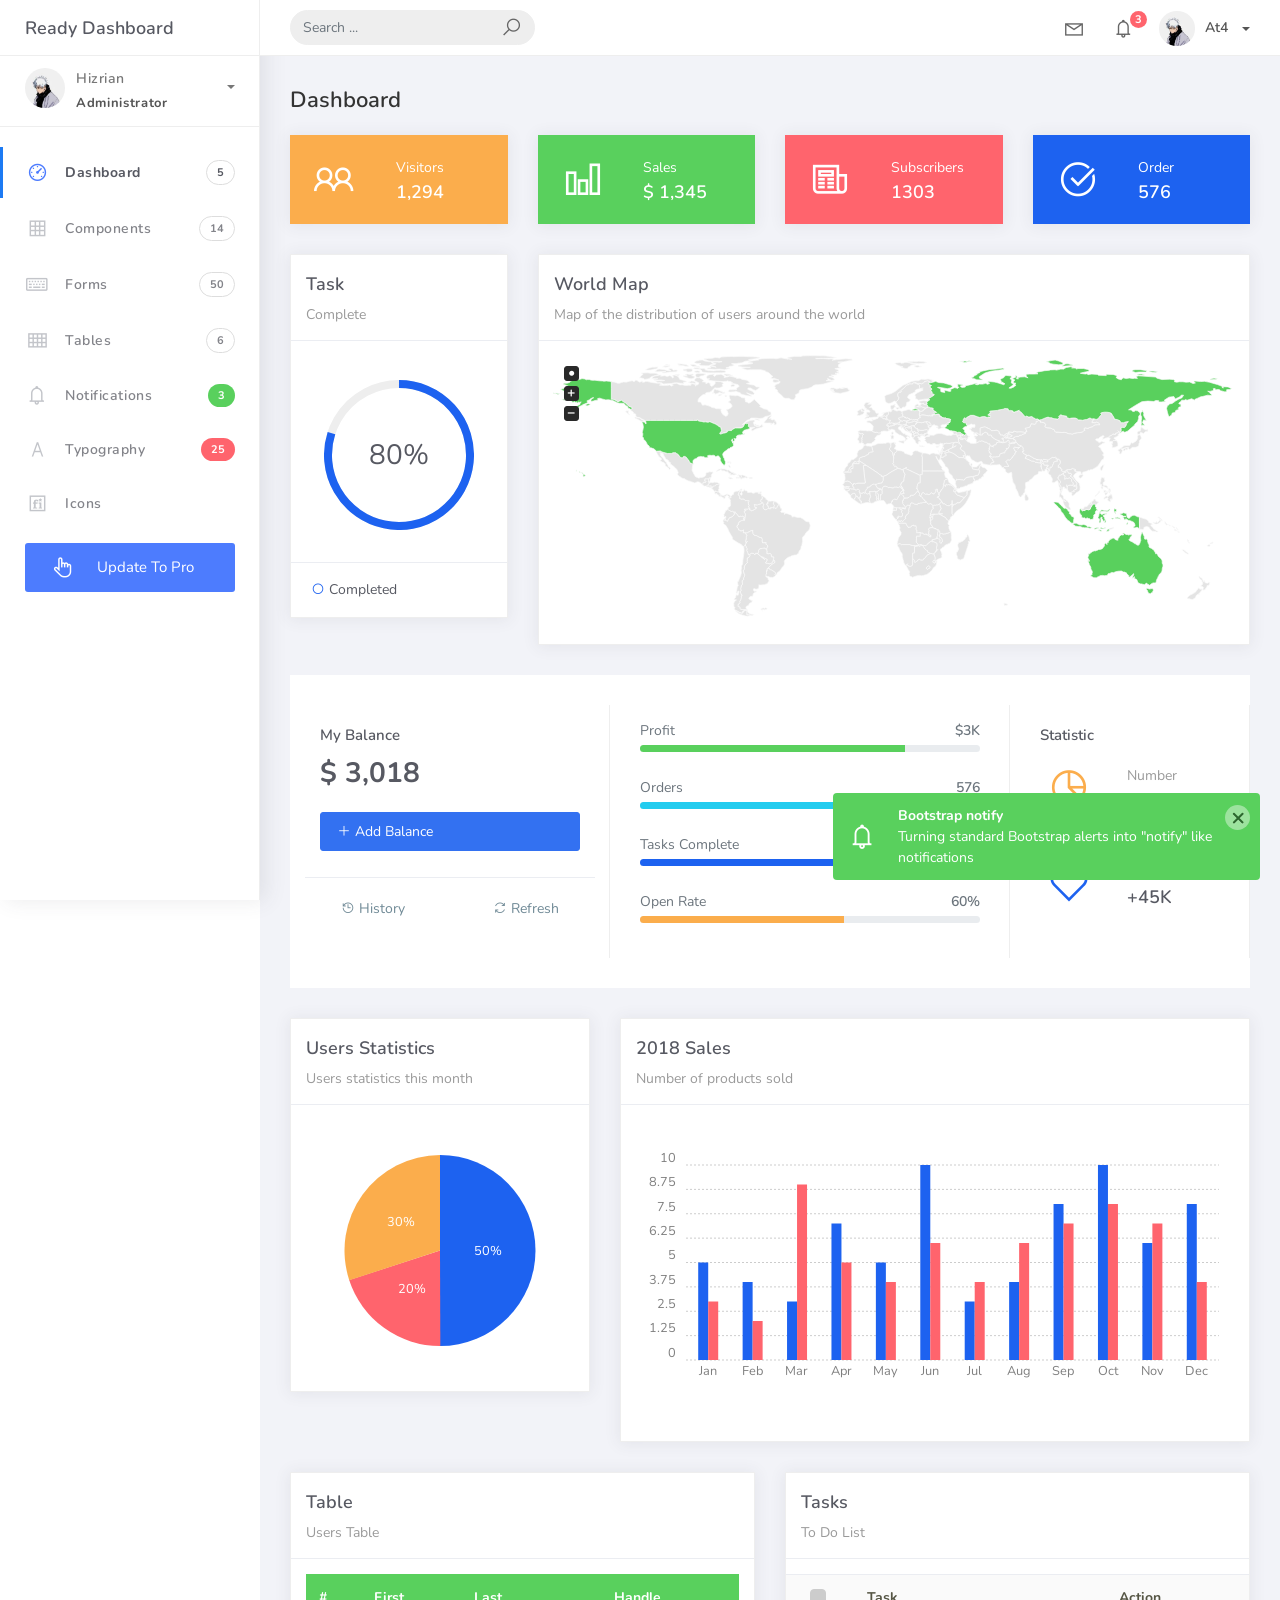
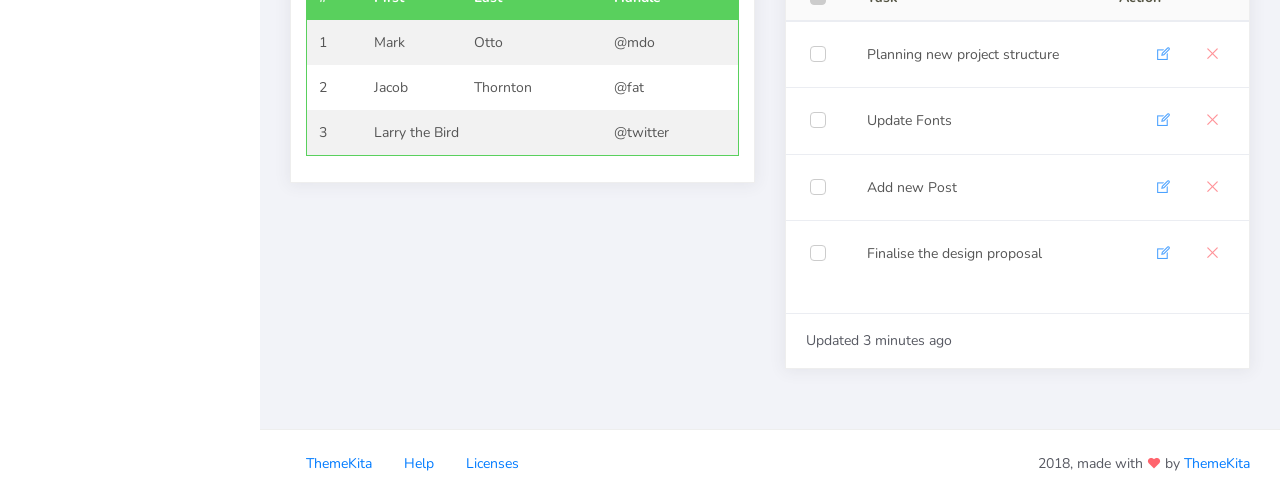
==== dashboard/index.html @ 7219cc0b "init and register feature done" ====
<!DOCTYPE html>
<html>

<head>
	<meta http-equiv="X-UA-Compatible" content="IE=edge,chrome=1" />
	<title>Ready Bootstrap Dashboard</title>
	<meta content='width=device-width, initial-scale=1.0, maximum-scale=1.0, user-scalable=0, shrink-to-fit=no'
		name='viewport' />
	<link rel="stylesheet" href="assets/css/bootstrap.min.css">
	<link rel="stylesheet"
		href="https://fonts.googleapis.com/css?family=Nunito:200,200i,300,300i,400,400i,600,600i,700,700i,800,800i,900,900i">
	<link rel="stylesheet" href="assets/css/ready.css">
	<link rel="stylesheet" href="assets/css/demo.css">
</head>

<body>
	<div class="wrapper">
		<div class="main-header">
			<div class="logo-header">
				<a href="index.html" class="logo">
					Ready Dashboard
				</a>
				<button class="navbar-toggler sidenav-toggler ml-auto" type="button" data-toggle="collapse"
					data-target="collapse" aria-controls="sidebar" aria-expanded="false" aria-label="Toggle navigation">
					<span class="navbar-toggler-icon"></span>
				</button>
				<button class="topbar-toggler more"><i class="la la-ellipsis-v"></i></button>
			</div>
			<nav class="navbar navbar-header navbar-expand-lg">
				<div class="container-fluid">

					<form class="navbar-left navbar-form nav-search mr-md-3" action="">
						<div class="input-group">
							<input type="text" placeholder="Search ..." class="form-control">
							<div class="input-group-append">
								<span class="input-group-text">
									<i class="la la-search search-icon"></i>
								</span>
							</div>
						</div>
					</form>
					<ul class="navbar-nav topbar-nav ml-md-auto align-items-center">
						<li class="nav-item dropdown hidden-caret">
							<a class="nav-link dropdown-toggle" href="#" id="navbarDropdown" role="button"
								data-toggle="dropdown" aria-haspopup="true" aria-expanded="false">
								<i class="la la-envelope"></i>
							</a>
							<div class="dropdown-menu" aria-labelledby="navbarDropdown">
								<a class="dropdown-item" href="#">Action</a>
								<a class="dropdown-item" href="#">Another action</a>
								<div class="dropdown-divider"></div>
								<a class="dropdown-item" href="#">Something else here</a>
							</div>
						</li>
						<li class="nav-item dropdown hidden-caret">
							<a class="nav-link dropdown-toggle" href="#" id="navbarDropdown" role="button"
								data-toggle="dropdown" aria-haspopup="true" aria-expanded="false">
								<i class="la la-bell"></i>
								<span class="notification">3</span>
							</a>
							<ul class="dropdown-menu notif-box" aria-labelledby="navbarDropdown">
								<li>
									<div class="dropdown-title">You have 4 new notification</div>
								</li>
								<li>
									<div class="notif-center">
										<a href="#">
											<div class="notif-icon notif-primary"> <i class="la la-user-plus"></i>
											</div>
											<div class="notif-content">
												<span class="block">
													New user registered
												</span>
												<span class="time">5 minutes ago</span>
											</div>
										</a>
										<a href="#">
											<div class="notif-icon notif-success"> <i class="la la-comment"></i> </div>
											<div class="notif-content">
												<span class="block">
													Rahmad commented on Admin
												</span>
												<span class="time">12 minutes ago</span>
											</div>
										</a>
										<a href="#">
											<div class="notif-img">
												<img src="assets/img/profile2.jpg" alt="Img Profile">
											</div>
											<div class="notif-content">
												<span class="block">
													Reza send messages to you
												</span>
												<span class="time">12 minutes ago</span>
											</div>
										</a>
										<a href="#">
											<div class="notif-icon notif-danger"> <i class="la la-heart"></i> </div>
											<div class="notif-content">
												<span class="block">
													Farrah liked Admin
												</span>
												<span class="time">17 minutes ago</span>
											</div>
										</a>
									</div>
								</li>
								<li>
									<a class="see-all" href="javascript:void(0);"> <strong>See all
											notifications</strong> <i class="la la-angle-right"></i> </a>
								</li>
							</ul>
						</li>
						<li class="nav-item dropdown">
							<a class="dropdown-toggle profile-pic" data-toggle="dropdown" href="#"
								aria-expanded="false"> <img src="assets/img/profile.jpg" alt="user-img" width="36"
									class="img-circle"><span>At4</span></span> </a>
							<ul class="dropdown-menu dropdown-user">
								<li>
									<div class="user-box">
										<div class="u-img"><img src="assets/img/profile.jpg" alt="user"></div>
										<div class="u-text">
											<h4>At4</h4>
											<p class="text-muted">hello@themekita.com</p><a href="profile.html"
												class="btn btn-rounded btn-danger btn-sm">View Profile</a>
										</div>
									</div>
								</li>
								<div class="dropdown-divider"></div>
								<a class="dropdown-item" href="#"><i class="ti-user"></i> My Profile</a>
								<a class="dropdown-item" href="#"></i> My Balance</a>
								<a class="dropdown-item" href="#"><i class="ti-email"></i> Inbox</a>
								<div class="dropdown-divider"></div>
								<a class="dropdown-item" href="#"><i class="ti-settings"></i> Account Setting</a>
								<div class="dropdown-divider"></div>
								<a class="dropdown-item" href="#"><i class="fa fa-power-off"></i> Logout</a>
							</ul>
							<!-- /.dropdown-user -->
						</li>
					</ul>
				</div>
			</nav>
		</div>
		<div class="sidebar">
			<div class="scrollbar-inner sidebar-wrapper">
				<div class="user">
					<div class="photo">
						<img src="assets/img/profile.jpg">
					</div>
					<div class="info">
						<a class="" data-toggle="collapse" href="#collapseExample" aria-expanded="true">
							<span>
								Hizrian
								<span class="user-level">Administrator</span>
								<span class="caret"></span>
							</span>
						</a>
						<div class="clearfix"></div>

						<div class="collapse in" id="collapseExample" aria-expanded="true" style="">
							<ul class="nav">
								<li>
									<a href="#profile">
										<span class="link-collapse">My Profile</span>
									</a>
								</li>
								<li>
									<a href="#edit">
										<span class="link-collapse">Edit Profile</span>
									</a>
								</li>
								<li>
									<a href="#settings">
										<span class="link-collapse">Settings</span>
									</a>
								</li>
							</ul>
						</div>
					</div>
				</div>
				<ul class="nav">
					<li class="nav-item active">
						<a href="index.html">
							<i class="la la-dashboard"></i>
							<p>Dashboard</p>
							<span class="badge badge-count">5</span>
						</a>
					</li>
					<li class="nav-item">
						<a href="components.html">
							<i class="la la-table"></i>
							<p>Components</p>
							<span class="badge badge-count">14</span>
						</a>
					</li>
					<li class="nav-item">
						<a href="forms.html">
							<i class="la la-keyboard-o"></i>
							<p>Forms</p>
							<span class="badge badge-count">50</span>
						</a>
					</li>
					<li class="nav-item">
						<a href="tables.html">
							<i class="la la-th"></i>
							<p>Tables</p>
							<span class="badge badge-count">6</span>
						</a>
					</li>
					<li class="nav-item">
						<a href="notifications.html">
							<i class="la la-bell"></i>
							<p>Notifications</p>
							<span class="badge badge-success">3</span>
						</a>
					</li>
					<li class="nav-item">
						<a href="typography.html">
							<i class="la la-font"></i>
							<p>Typography</p>
							<span class="badge badge-danger">25</span>
						</a>
					</li>
					<li class="nav-item">
						<a href="icons.html">
							<i class="la la-fonticons"></i>
							<p>Icons</p>
						</a>
					</li>
					<li class="nav-item update-pro">
						<button data-toggle="modal" data-target="#modalUpdate">
							<i class="la la-hand-pointer-o"></i>
							<p>Update To Pro</p>
						</button>
					</li>
				</ul>
			</div>
		</div>
		<div class="main-panel">
			<div class="content">
				<div class="container-fluid">
					<h4 class="page-title">Dashboard</h4>
					<div class="row">
						<div class="col-md-3">
							<div class="card card-stats card-warning">
								<div class="card-body ">
									<div class="row">
										<div class="col-5">
											<div class="icon-big text-center">
												<i class="la la-users"></i>
											</div>
										</div>
										<div class="col-7 d-flex align-items-center">
											<div class="numbers">
												<p class="card-category">Visitors</p>
												<h4 class="card-title">1,294</h4>
											</div>
										</div>
									</div>
								</div>
							</div>
						</div>
						<div class="col-md-3">
							<div class="card card-stats card-success">
								<div class="card-body ">
									<div class="row">
										<div class="col-5">
											<div class="icon-big text-center">
												<i class="la la-bar-chart"></i>
											</div>
										</div>
										<div class="col-7 d-flex align-items-center">
											<div class="numbers">
												<p class="card-category">Sales</p>
												<h4 class="card-title">$ 1,345</h4>
											</div>
										</div>
									</div>
								</div>
							</div>
						</div>
						<div class="col-md-3">
							<div class="card card-stats card-danger">
								<div class="card-body">
									<div class="row">
										<div class="col-5">
											<div class="icon-big text-center">
												<i class="la la-newspaper-o"></i>
											</div>
										</div>
										<div class="col-7 d-flex align-items-center">
											<div class="numbers">
												<p class="card-category">Subscribers</p>
												<h4 class="card-title">1303</h4>
											</div>
										</div>
									</div>
								</div>
							</div>
						</div>
						<div class="col-md-3">
							<div class="card card-stats card-primary">
								<div class="card-body ">
									<div class="row">
										<div class="col-5">
											<div class="icon-big text-center">
												<i class="la la-check-circle"></i>
											</div>
										</div>
										<div class="col-7 d-flex align-items-center">
											<div class="numbers">
												<p class="card-category">Order</p>
												<h4 class="card-title">576</h4>
											</div>
										</div>
									</div>
								</div>
							</div>
						</div>
						<!-- 							<div class="col-md-3">
								<div class="card card-stats">
									<div class="card-body ">
										<div class="row">
											<div class="col-5">
												<div class="icon-big text-center icon-warning">
													<i class="la la-pie-chart text-warning"></i>
												</div>
											</div>
											<div class="col-7 d-flex align-items-center">
												<div class="numbers">
													<p class="card-category">Number</p>
													<h4 class="card-title">150GB</h4>
												</div>
											</div>
										</div>
									</div>
								</div>
							</div>
							<div class="col-md-3">
								<div class="card card-stats">
									<div class="card-body ">
										<div class="row">
											<div class="col-5">
												<div class="icon-big text-center">
													<i class="la la-bar-chart text-success"></i>
												</div>
											</div>
											<div class="col-7 d-flex align-items-center">
												<div class="numbers">
													<p class="card-category">Revenue</p>
													<h4 class="card-title">$ 1,345</h4>
												</div>
											</div>
										</div>
									</div>
								</div>
							</div>
							<div class="col-md-3">
								<div class="card card-stats">
									<div class="card-body">
										<div class="row">
											<div class="col-5">
												<div class="icon-big text-center">
													<i class="la la-times-circle-o text-danger"></i>
												</div>
											</div>
											<div class="col-7 d-flex align-items-center">
												<div class="numbers">
													<p class="card-category">Errors</p>
													<h4 class="card-title">23</h4>
												</div>
											</div>
										</div>
									</div>
								</div>
							</div>
							<div class="col-md-3">
								<div class="card card-stats">
									<div class="card-body">
										<div class="row">
											<div class="col-5">
												<div class="icon-big text-center">
													<i class="la la-heart-o text-primary"></i>
												</div>
											</div>
											<div class="col-7 d-flex align-items-center">
												<div class="numbers">
													<p class="card-category">Followers</p>
													<h4 class="card-title">+45K</h4>
												</div>
											</div>
										</div>
									</div>
								</div>
							</div> -->
					</div>
					<div class="row">
						<div class="col-md-3">
							<div class="card">
								<div class="card-header">
									<h4 class="card-title">Task</h4>
									<p class="card-category">Complete</p>
								</div>
								<div class="card-body">
									<div id="task-complete" class="chart-circle mt-4 mb-3"></div>
								</div>
								<div class="card-footer">
									<div class="legend"><i class="la la-circle text-primary"></i> Completed</div>
								</div>
							</div>
						</div>
						<div class="col-md-9">
							<div class="card">
								<div class="card-header">
									<h4 class="card-title">World Map</h4>
									<p class="card-category">
										Map of the distribution of users around the world</p>
								</div>
								<div class="card-body">
									<div class="mapcontainer">
										<div class="map">
											<span>Alternative content for the map</span>
										</div>
									</div>
								</div>
							</div>
						</div>
					</div>
					<div class="row row-card-no-pd">
						<div class="col-md-4">
							<div class="card">
								<div class="card-body">
									<p class="fw-bold mt-1">My Balance</p>
									<h4><b>$ 3,018</b></h4>
									<a href="#" class="btn btn-primary btn-full text-left mt-3 mb-3"><i
											class="la la-plus"></i> Add Balance</a>
								</div>
								<div class="card-footer">
									<ul class="nav">
										<li class="nav-item"><a class="btn btn-default btn-link" href="#"><i
													class="la la-history"></i> History</a></li>
										<li class="nav-item ml-auto"><a class="btn btn-default btn-link" href="#"><i
													class="la la-refresh"></i> Refresh</a></li>
									</ul>
								</div>
							</div>
						</div>
						<div class="col-md-5">
							<div class="card">
								<div class="card-body">
									<div class="progress-card">
										<div class="d-flex justify-content-between mb-1">
											<span class="text-muted">Profit</span>
											<span class="text-muted fw-bold"> $3K</span>
										</div>
										<div class="progress mb-2" style="height: 7px;">
											<div class="progress-bar bg-success" role="progressbar" style="width: 78%"
												aria-valuenow="78" aria-valuemin="0" aria-valuemax="100"
												data-toggle="tooltip" data-placement="top" title="78%"></div>
										</div>
									</div>
									<div class="progress-card">
										<div class="d-flex justify-content-between mb-1">
											<span class="text-muted">Orders</span>
											<span class="text-muted fw-bold"> 576</span>
										</div>
										<div class="progress mb-2" style="height: 7px;">
											<div class="progress-bar bg-info" role="progressbar" style="width: 65%"
												aria-valuenow="60" aria-valuemin="0" aria-valuemax="100"
												data-toggle="tooltip" data-placement="top" title="65%"></div>
										</div>
									</div>
									<div class="progress-card">
										<div class="d-flex justify-content-between mb-1">
											<span class="text-muted">Tasks Complete</span>
											<span class="text-muted fw-bold"> 70%</span>
										</div>
										<div class="progress mb-2" style="height: 7px;">
											<div class="progress-bar bg-primary" role="progressbar" style="width: 70%"
												aria-valuenow="70" aria-valuemin="0" aria-valuemax="100"
												data-toggle="tooltip" data-placement="top" title="70%"></div>
										</div>
									</div>
									<div class="progress-card">
										<div class="d-flex justify-content-between mb-1">
											<span class="text-muted">Open Rate</span>
											<span class="text-muted fw-bold"> 60%</span>
										</div>
										<div class="progress mb-2" style="height: 7px;">
											<div class="progress-bar bg-warning" role="progressbar" style="width: 60%"
												aria-valuenow="60" aria-valuemin="0" aria-valuemax="100"
												data-toggle="tooltip" data-placement="top" title="60%"></div>
										</div>
									</div>
								</div>
							</div>
						</div>
						<div class="col-md-3">
							<div class="card card-stats">
								<div class="card-body">
									<p class="fw-bold mt-1">Statistic</p>
									<div class="row">
										<div class="col-5">
											<div class="icon-big text-center icon-warning">
												<i class="la la-pie-chart text-warning"></i>
											</div>
										</div>
										<div class="col-7 d-flex align-items-center">
											<div class="numbers">
												<p class="card-category">Number</p>
												<h4 class="card-title">150GB</h4>
											</div>
										</div>
									</div>
									<hr />
									<div class="row">
										<div class="col-5">
											<div class="icon-big text-center">
												<i class="la la-heart-o text-primary"></i>
											</div>
										</div>
										<div class="col-7 d-flex align-items-center">
											<div class="numbers">
												<p class="card-category">Followers</p>
												<h4 class="card-title">+45K</h4>
											</div>
										</div>
									</div>
								</div>
							</div>
						</div>
					</div>
					<div class="row">
						<div class="col-md-4">
							<div class="card">
								<div class="card-header">
									<h4 class="card-title">Users Statistics</h4>
									<p class="card-category">
										Users statistics this month</p>
								</div>
								<div class="card-body">
									<div id="monthlyChart" class="chart chart-pie"></div>
								</div>
							</div>
						</div>
						<div class="col-md-8">
							<div class="card">
								<div class="card-header">
									<h4 class="card-title">2018 Sales</h4>
									<p class="card-category">
										Number of products sold</p>
								</div>
								<div class="card-body">
									<div id="salesChart" class="chart"></div>
								</div>
							</div>
						</div>
						<div class="col-md-6">
							<div class="card">
								<div class="card-header ">
									<h4 class="card-title">Table</h4>
									<p class="card-category">Users Table</p>
								</div>
								<div class="card-body">
									<table class="table table-head-bg-success table-striped table-hover">
										<thead>
											<tr>
												<th scope="col">#</th>
												<th scope="col">First</th>
												<th scope="col">Last</th>
												<th scope="col">Handle</th>
											</tr>
										</thead>
										<tbody>
											<tr>
												<td>1</td>
												<td>Mark</td>
												<td>Otto</td>
												<td>@mdo</td>
											</tr>
											<tr>
												<td>2</td>
												<td>Jacob</td>
												<td>Thornton</td>
												<td>@fat</td>
											</tr>
											<tr>
												<td>3</td>
												<td colspan="2">Larry the Bird</td>
												<td>@twitter</td>
											</tr>
										</tbody>
									</table>
								</div>
							</div>
						</div>
						<div class="col-md-6">
							<div class="card card-tasks">
								<div class="card-header ">
									<h4 class="card-title">Tasks</h4>
									<p class="card-category">To Do List</p>
								</div>
								<div class="card-body ">
									<div class="table-full-width">
										<table class="table">
											<thead>
												<tr>
													<th>
														<div class="form-check">
															<label class="form-check-label">
																<input class="form-check-input  select-all-checkbox"
																	type="checkbox" data-select="checkbox"
																	data-target=".task-select">
																<span class="form-check-sign"></span>
															</label>
														</div>
													</th>
													<th>Task</th>
													<th>Action</th>
												</tr>
											</thead>
											<tbody>
												<tr>
													<td>
														<div class="form-check">
															<label class="form-check-label">
																<input class="form-check-input task-select"
																	type="checkbox">
																<span class="form-check-sign"></span>
															</label>
														</div>
													</td>
													<td>Planning new project structure</td>
													<td class="td-actions text-right">
														<div class="form-button-action">
															<button type="button" data-toggle="tooltip"
																title="Edit Task"
																class="btn btn-link <btn-simple-primary">
																<i class="la la-edit"></i>
															</button>
															<button type="button" data-toggle="tooltip" title="Remove"
																class="btn btn-link btn-simple-danger">
																<i class="la la-times"></i>
															</button>
														</div>
													</td>
												</tr>
												<tr>
													<td>
														<div class="form-check">
															<label class="form-check-label">
																<input class="form-check-input task-select"
																	type="checkbox">
																<span class="form-check-sign"></span>
															</label>
														</div>
													</td>
													<td>Update Fonts</td>
													<td class="td-actions text-right">
														<div class="form-button-action">
															<button type="button" data-toggle="tooltip"
																title="Edit Task"
																class="btn btn-link <btn-simple-primary">
																<i class="la la-edit"></i>
															</button>
															<button type="button" data-toggle="tooltip" title="Remove"
																class="btn btn-link btn-simple-danger">
																<i class="la la-times"></i>
															</button>
														</div>
													</td>
												</tr>
												<tr>
													<td>
														<div class="form-check">
															<label class="form-check-label">
																<input class="form-check-input task-select"
																	type="checkbox">
																<span class="form-check-sign"></span>
															</label>
														</div>
													</td>
													<td>Add new Post
													</td>
													<td class="td-actions text-right">
														<div class="form-button-action">
															<button type="button" data-toggle="tooltip"
																title="Edit Task"
																class="btn btn-link <btn-simple-primary">
																<i class="la la-edit"></i>
															</button>
															<button type="button" data-toggle="tooltip" title="Remove"
																class="btn btn-link btn-simple-danger">
																<i class="la la-times"></i>
															</button>
														</div>
													</td>
												</tr>
												<tr>
													<td>
														<div class="form-check">
															<label class="form-check-label">
																<input class="form-check-input task-select"
																	type="checkbox">
																<span class="form-check-sign"></span>
															</label>
														</div>
													</td>
													<td>Finalise the design proposal</td>
													<td class="td-actions text-right">
														<div class="form-button-action">
															<button type="button" data-toggle="tooltip"
																title="Edit Task"
																class="btn btn-link <btn-simple-primary">
																<i class="la la-edit"></i>
															</button>
															<button type="button" data-toggle="tooltip" title="Remove"
																class="btn btn-link btn-simple-danger">
																<i class="la la-times"></i>
															</button>
														</div>
													</td>
												</tr>
											</tbody>
										</table>
									</div>
								</div>
								<div class="card-footer ">
									<div class="stats">
										<i class="now-ui-icons loader_refresh spin"></i> Updated 3 minutes ago
									</div>
								</div>
							</div>
						</div>
					</div>
				</div>
			</div>
			<footer class="footer">
				<div class="container-fluid">
					<nav class="pull-left">
						<ul class="nav">
							<li class="nav-item">
								<a class="nav-link" href="http://www.themekita.com">
									ThemeKita
								</a>
							</li>
							<li class="nav-item">
								<a class="nav-link" href="#">
									Help
								</a>
							</li>
							<li class="nav-item">
								<a class="nav-link" href="https://themewagon.com/license/#free-item">
									Licenses
								</a>
							</li>
						</ul>
					</nav>
					<div class="copyright ml-auto">
						2018, made with <i class="la la-heart heart text-danger"></i> by <a
							href="http://www.themekita.com">ThemeKita</a>
					</div>
				</div>
			</footer>
		</div>
	</div>
	</div>
	<!-- Modal -->
	<div class="modal fade" id="modalUpdate" tabindex="-1" role="dialog" aria-labelledby="modalUpdatePro"
		aria-hidden="true">
		<div class="modal-dialog modal-dialog-centered" role="document">
			<div class="modal-content">
				<div class="modal-header bg-primary">
					<h6 class="modal-title"><i class="la la-frown-o"></i> Under Development</h6>
					<button type="button" class="close" data-dismiss="modal" aria-label="Close">
						<span aria-hidden="true">&times;</span>
					</button>
				</div>
				<div class="modal-body text-center">
					<p>Currently the pro version of the <b>Ready Dashboard</b> Bootstrap is in progress development</p>
					<p>
						<b>We'll let you know when it's done</b>
					</p>
				</div>
				<div class="modal-footer">
					<button type="button" class="btn btn-secondary" data-dismiss="modal">Close</button>
				</div>
			</div>
		</div>
	</div>
</body>
<script src="assets/js/core/jquery.3.2.1.min.js"></script>
<script src="assets/js/plugin/jquery-ui-1.12.1.custom/jquery-ui.min.js"></script>
<script src="assets/js/core/popper.min.js"></script>
<script src="assets/js/core/bootstrap.min.js"></script>
<script src="assets/js/plugin/chartist/chartist.min.js"></script>
<script src="assets/js/plugin/chartist/plugin/chartist-plugin-tooltip.min.js"></script>
<script src="assets/js/plugin/bootstrap-notify/bootstrap-notify.min.js"></script>
<script src="assets/js/plugin/bootstrap-toggle/bootstrap-toggle.min.js"></script>
<script src="assets/js/plugin/jquery-mapael/jquery.mapael.min.js"></script>
<script src="assets/js/plugin/jquery-mapael/maps/world_countries.min.js"></script>
<script src="assets/js/plugin/chart-circle/circles.min.js"></script>
<script src="assets/js/plugin/jquery-scrollbar/jquery.scrollbar.min.js"></script>
<script src="assets/js/ready.min.js"></script>
<script src="assets/js/demo.js"></script>

</html>
---- dashboard/assets/css/demo.css ----
.update-pro{
	margin: 15px 25px;}

.update-pro button {
		padding: 13px 25px;
	background: #4d7cfe;
	color: #fff;
	border-radius: 3px;
	justify-content: center;
	width: 100%;
	border: 0;
	cursor: pointer;
}

.update-pro button:hover {
	background: #4d7cfe !important;
	color: #fff;
	transform: translateY(-2px);
	transition: all .2s linear;
}

.update-pro:hover button:before{
	display: none;
}

.update-pro button p, .update-pro button i{
	color: #fff !important;
	margin-bottom: 0px;
}

.update-pro button i{
	margin-right: 5px !important;
	font-size: 23px;
	color: #C3C5CA;
	margin-right: 15px;
	width: 25px;
	text-align: center;
	vertical-align: middle;
	float: left;
}

.demo .btn, .demo .progress{
	margin-bottom: 15px !important;
}

.demo .form-check-label, .demo .form-radio-label{
	margin-right: 15px;
}

.demo #slider{
	margin-bottom: 15px;
}

.table-typo tbody > tr > td{
	border-color: #fafafa;
}

.table-typo tbody > tr > td:first-child{
	min-width: 200px;
	vertical-align: bottom;
}

.table-typo tbody > tr > td:first-child p{
	font-size: 14px;
	color: #333;
}

.demo-icon {
	display: flex;
	flex-direction: row;
	align-items: center;
	margin-bottom: 20px;
	padding: 10px;
	transition: all .2s;
}

.demo-icon:hover{
	background-color: #f4f5f8;
	border-radius: 3px;
}

.demo-icon .icon-preview{
	font-size: 1.8rem;
	margin-right: 10px;
	line-height: 1;
	color: #333439;
}

.demo-icon .icon-class{
	font-weight: 300;
	font-size: 13px;
	color: #777;
}

.from-show-notify .form-control{
	margin-bottom: 15px;
}

.from-show-notify label{
	padding-top: 0.65rem;
}
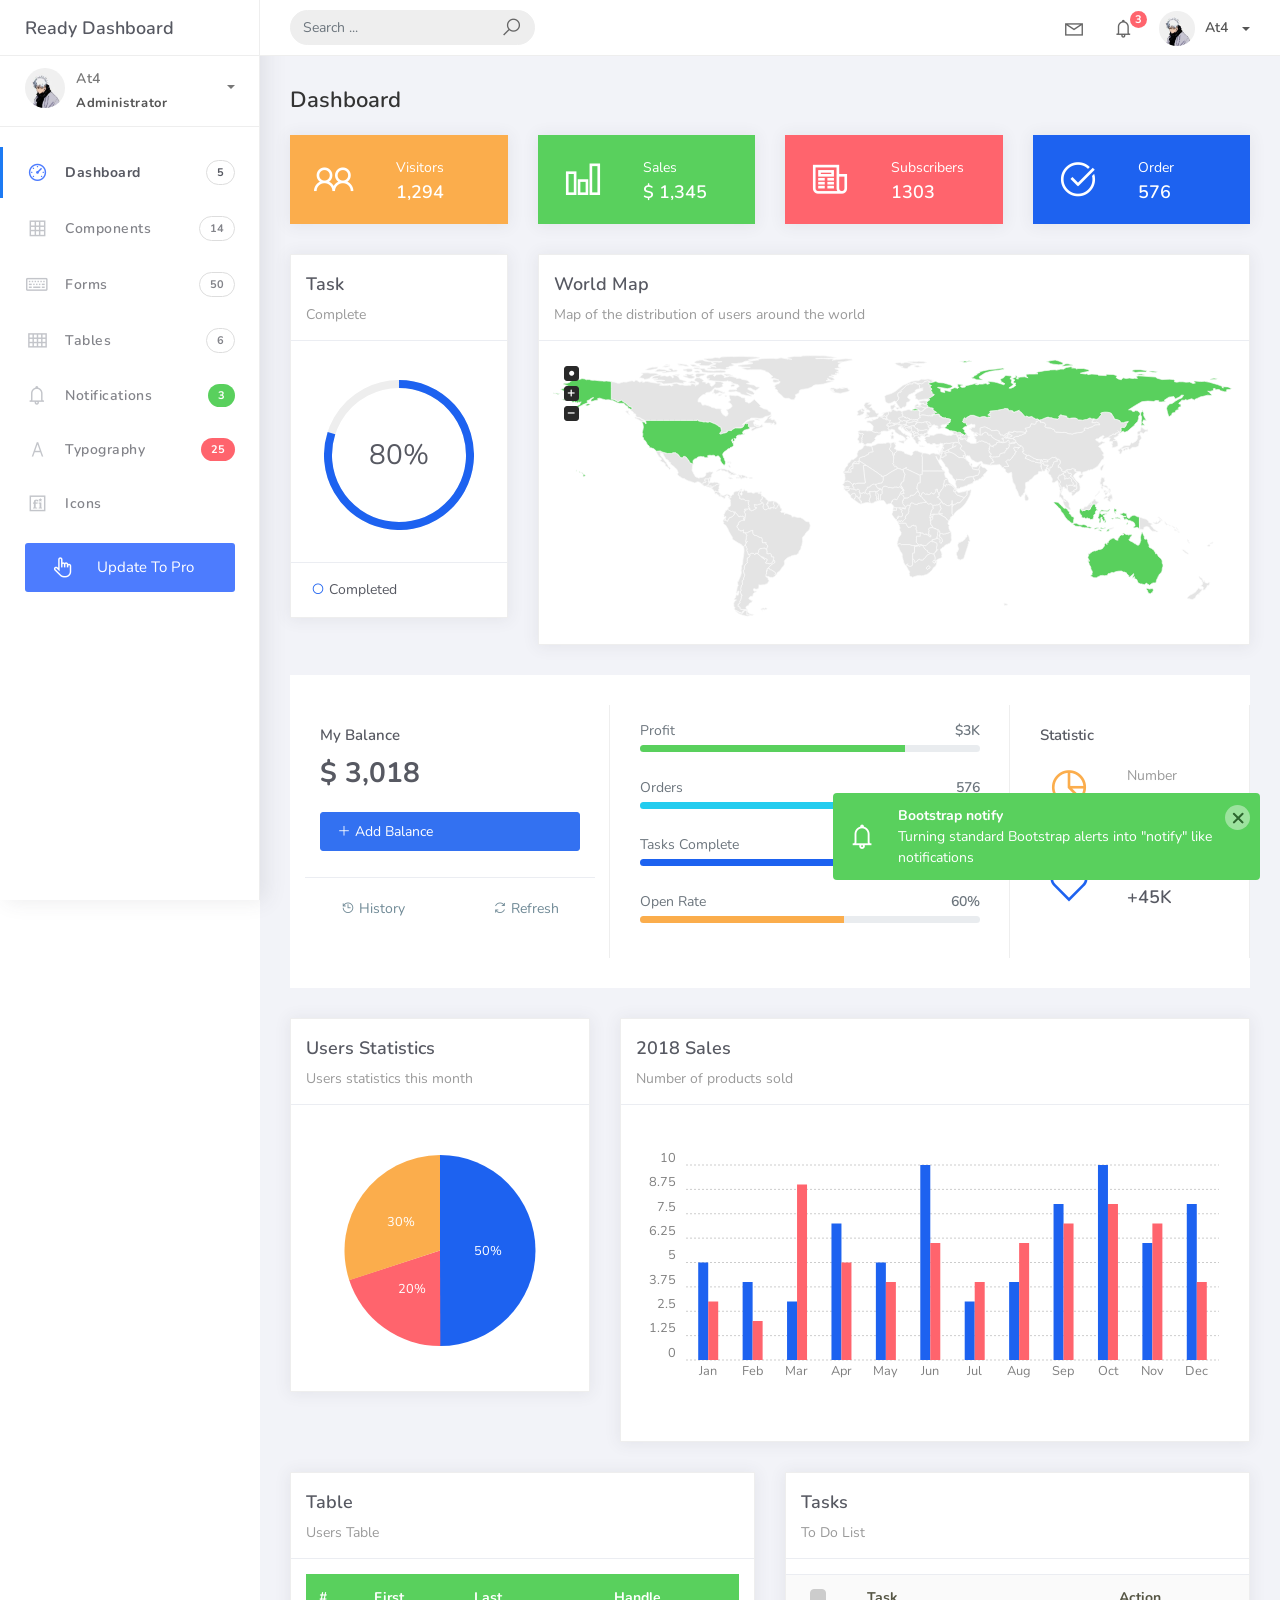
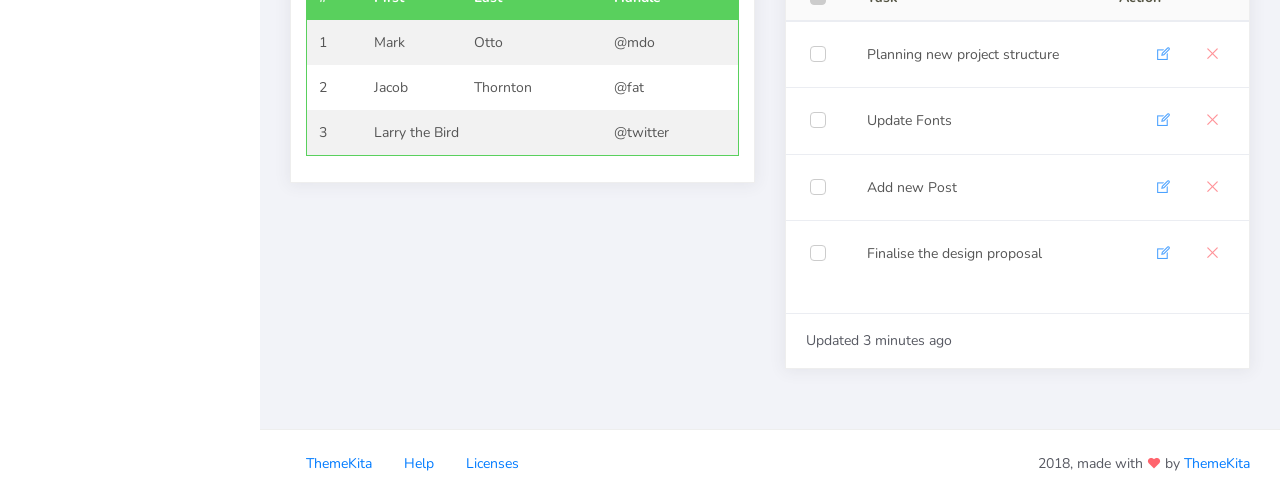
==== commit 266bf230: "Implement logout functionality and update user interface elements" ====
--- a/dashboard/index.html
+++ b/dashboard/index.html
@@ -133,7 +133,7 @@
 								<div class="dropdown-divider"></div>
 								<a class="dropdown-item" href="#"><i class="ti-settings"></i> Account Setting</a>
 								<div class="dropdown-divider"></div>
-								<a class="dropdown-item" href="#"><i class="fa fa-power-off"></i> Logout</a>
+								<a class="dropdown-item" href="logout.php"><i class="fa fa-power-off"></i> Logout</a>
 							</ul>
 							<!-- /.dropdown-user -->
 						</li>
@@ -150,7 +150,7 @@
 					<div class="info">
 						<a class="" data-toggle="collapse" href="#collapseExample" aria-expanded="true">
 							<span>
-								Hizrian
+								At4
 								<span class="user-level">Administrator</span>
 								<span class="caret"></span>
 							</span>
